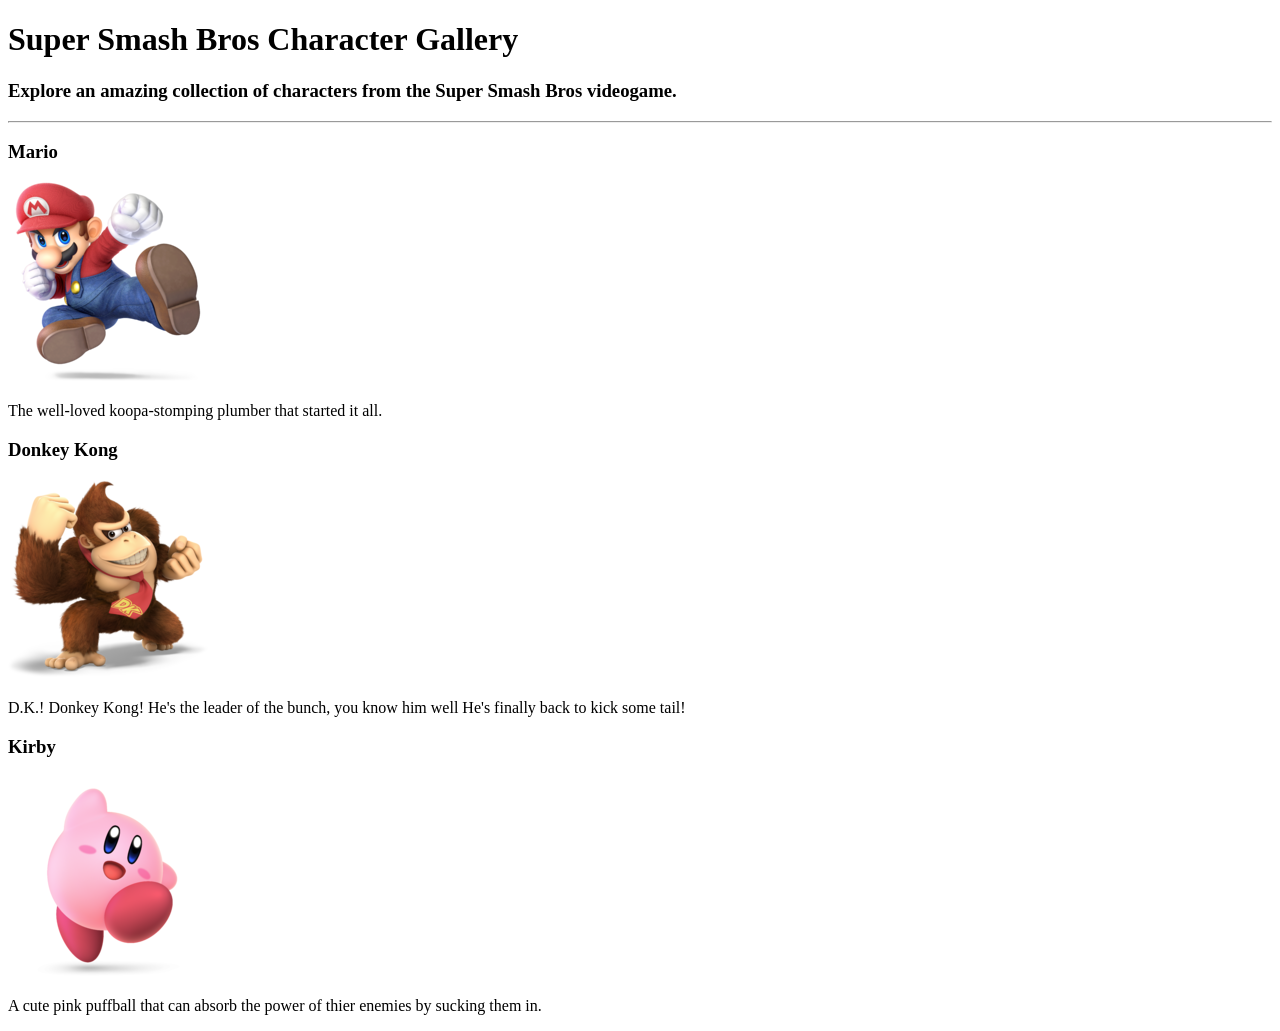
==== index.html @ eba34f8a "created gallery index page with three smash bros characters with images" ====
<!DOCTYPE html>
<html lang="en">
<head>
    <meta charset="UTF-8">
    <meta name="viewport" content="width=device-width, initial-scale=1.0">
    <title>Document</title>
</head>
<body>
    <header>
      <h1>Super Smash Bros Character Gallery</h1>
      <h3>Explore an amazing collection of characters from the Super Smash Bros videogame.</h3>
    </header>

    <hr>

    <main>
       
      <section class="characters">

        <!-- placeholder for search bar -->

        <!-- placeholder for filters -->

        <div class="character-container">
          <article class="character">
            <h3>Mario</h3>
            <img src="images/mario.png" alt="Mario" />
            <p>The well-loved koopa-stomping plumber that started it all.</p>
          </article>

          <article class="character">
            <h3>Donkey Kong</h3>
            <img src="images/donkeyKong.png" alt="Donkey Kong" />
            <p>D.K.! Donkey Kong! He's the leader of the bunch, you know him well He's finally back to kick some tail!</p>
          </article>

          <article class="character">
            <h3>Kirby</h3>
            <img src="images/kirby.png" alt="Kirby" />
            <p>A cute pink puffball that can absorb the power of thier enemies by sucking them in.</p>
          </article>
        </div>
      </section>
</body>
</html>
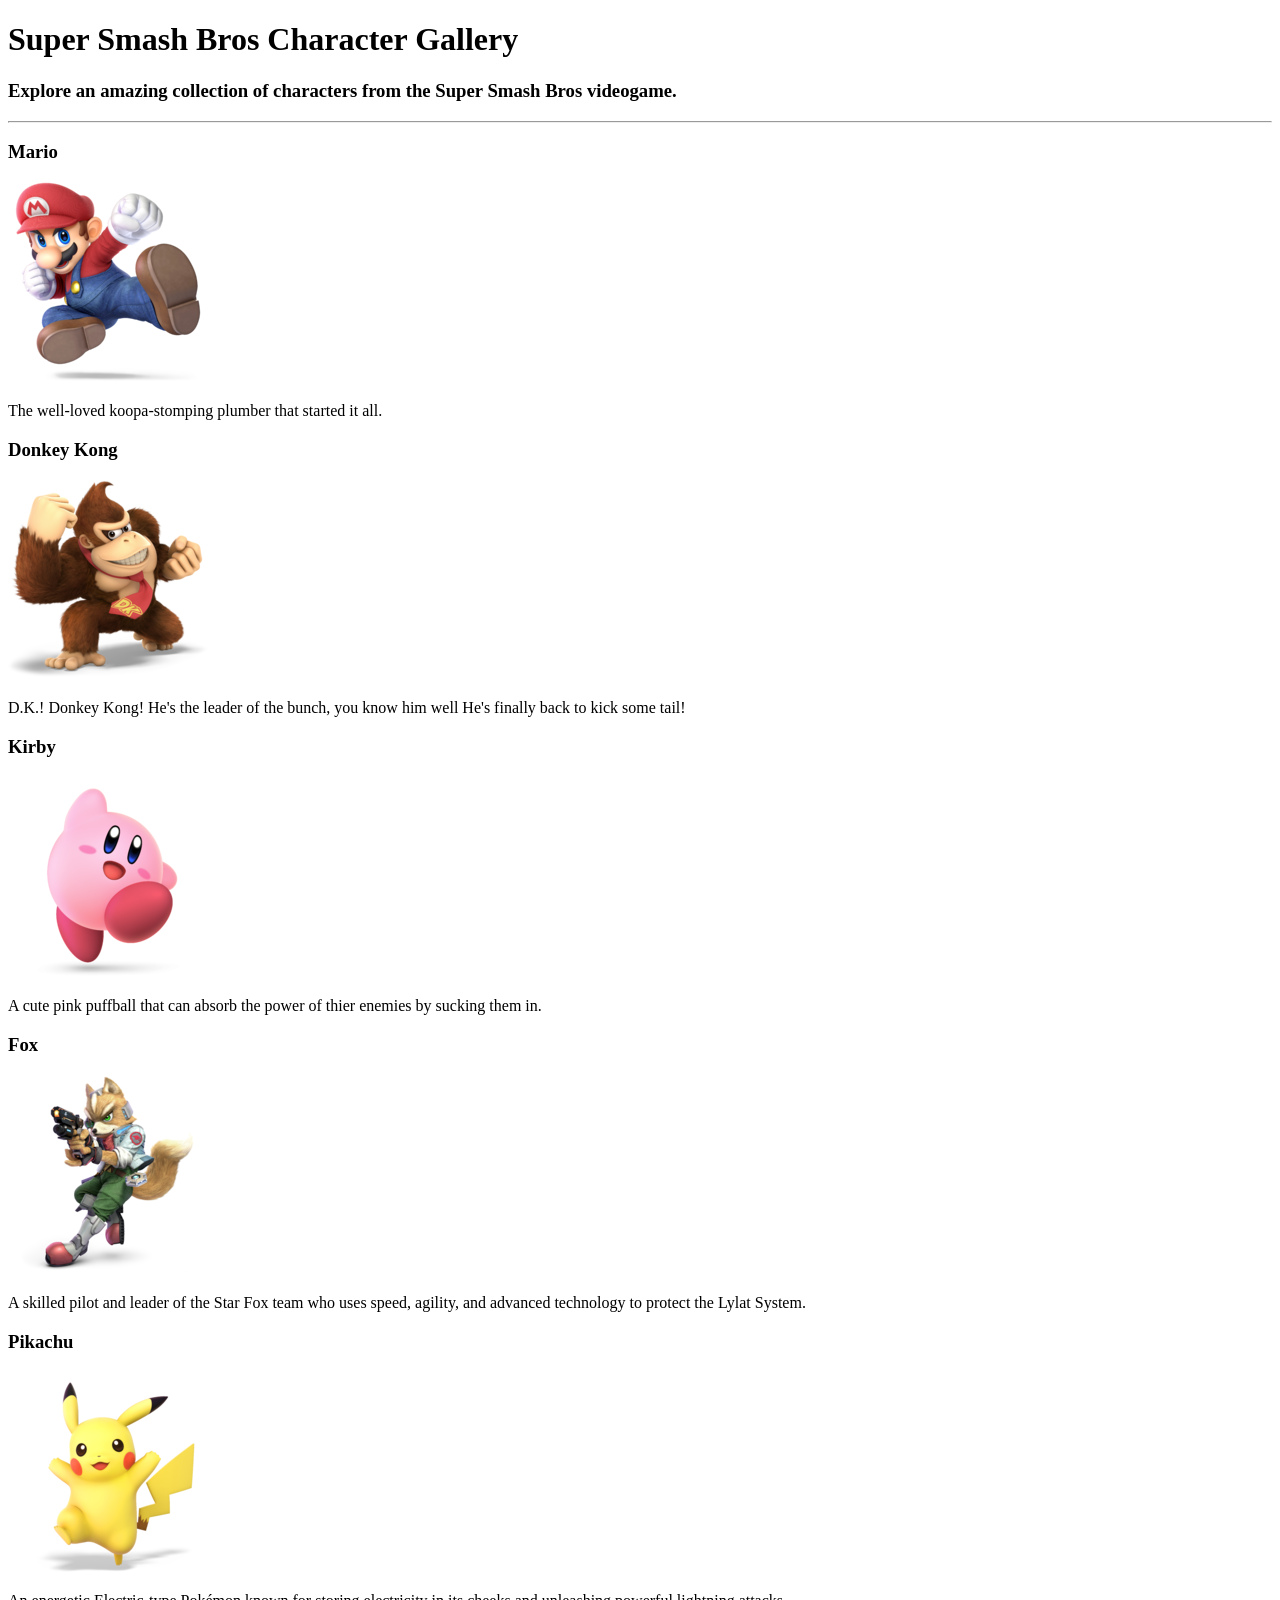
==== commit d121267b: "added two more characters" ====
--- a/index.html
+++ b/index.html
@@ -39,6 +39,18 @@
             <img src="images/kirby.png" alt="Kirby" />
             <p>A cute pink puffball that can absorb the power of thier enemies by sucking them in.</p>
           </article>
+
+          <article class="character">
+            <h3>Fox</h3>
+            <img src="images/foxMcCloud.png" alt="Fox McCloud" />
+            <p>A skilled pilot and leader of the Star Fox team who uses speed, agility, and advanced technology to protect the Lylat System.</p>
+          </article>
+
+          <article class="character">
+            <h3>Pikachu</h3>
+            <img src="images/pikachu.png" alt="Pikachu" />
+            <p>An energetic Electric-type Pokémon known for storing electricity in its cheeks and unleashing powerful lightning attacks.</p>
+          </article>
         </div>
       </section>
 </body>
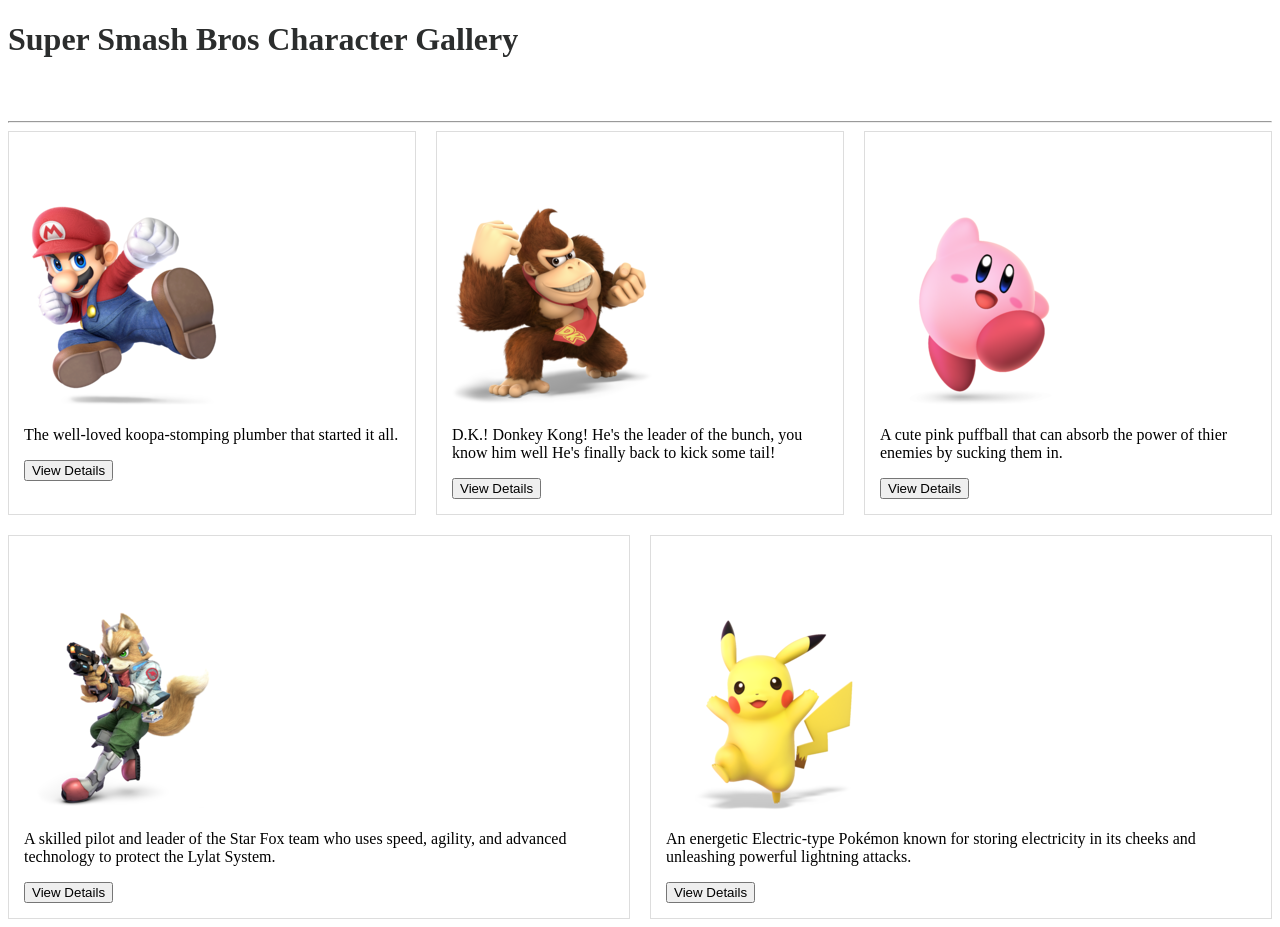
==== commit ccef54a7: "added details page for DK and added buttons to link to it" ====
--- a/index.html
+++ b/index.html
@@ -1,57 +1,92 @@
-<!DOCTYPE html>
+<!doctype html>
 <html lang="en">
-<head>
-    <meta charset="UTF-8">
-    <meta name="viewport" content="width=device-width, initial-scale=1.0">
-    <title>Document</title>
-</head>
-<body>
-    <header>
-      <h1>Super Smash Bros Character Gallery</h1>
-      <h3>Explore an amazing collection of characters from the Super Smash Bros videogame.</h3>
-    </header>
+    <head>
+        <meta charset="UTF-8" />
+        <meta name="viewport" content="width=device-width, initial-scale=1.0" />
+        <title>Document</title>
+        <link rel="stylesheet" href="style.css" />
+    </head>
+    <body>
+        <header>
+            <h1>Super Smash Bros Character Gallery</h1>
+            <h3>
+                Explore an amazing collection of characters from the Super Smash
+                Bros videogame.
+            </h3>
+        </header>
 
-    <hr>
+        <hr />
 
-    <main>
-       
-      <section class="characters">
+        <main>
+            <section class="characters">
+                <!-- placeholder for search bar -->
 
-        <!-- placeholder for search bar -->
+                <!-- placeholder for filters -->
 
-        <!-- placeholder for filters -->
+                <div class="character-container">
+                    <article class="character">
+                        <h3>Mario</h3>
+                        <img src="images/mario.png" alt="Mario" />
+                        <p>
+                            The well-loved koopa-stomping plumber that started
+                            it all.
+                        </p>
+                        <a href="details.html">
+                            <button>View Details</button>
+                        </a>
+                    </article>
 
-        <div class="character-container">
-          <article class="character">
-            <h3>Mario</h3>
-            <img src="images/mario.png" alt="Mario" />
-            <p>The well-loved koopa-stomping plumber that started it all.</p>
-          </article>
+                    <article class="character">
+                        <h3>Donkey Kong</h3>
+                        <img src="images/donkeyKong.png" alt="Donkey Kong" />
+                        <p>
+                            D.K.! Donkey Kong! He's the leader of the bunch, you
+                            know him well He's finally back to kick some tail!
+                        </p>
+                        <a href="details.html">
+                            <button>View Details</button>
+                        </a>
+                    </article>
 
-          <article class="character">
-            <h3>Donkey Kong</h3>
-            <img src="images/donkeyKong.png" alt="Donkey Kong" />
-            <p>D.K.! Donkey Kong! He's the leader of the bunch, you know him well He's finally back to kick some tail!</p>
-          </article>
+                    <article class="character">
+                        <h3>Kirby</h3>
+                        <img src="images/kirby.png" alt="Kirby" />
+                        <p>
+                            A cute pink puffball that can absorb the power of
+                            thier enemies by sucking them in.
+                        </p>
+                        <a href="details.html">
+                            <button>View Details</button>
+                        </a>
+                    </article>
 
-          <article class="character">
-            <h3>Kirby</h3>
-            <img src="images/kirby.png" alt="Kirby" />
-            <p>A cute pink puffball that can absorb the power of thier enemies by sucking them in.</p>
-          </article>
+                    <article class="character">
+                        <h3>Fox</h3>
+                        <img src="images/foxMcCloud.png" alt="Fox McCloud" />
+                        <p>
+                            A skilled pilot and leader of the Star Fox team who
+                            uses speed, agility, and advanced technology to
+                            protect the Lylat System.
+                        </p>
+                        <a href="details.html">
+                            <button>View Details</button>
+                        </a>
+                    </article>
 
-          <article class="character">
-            <h3>Fox</h3>
-            <img src="images/foxMcCloud.png" alt="Fox McCloud" />
-            <p>A skilled pilot and leader of the Star Fox team who uses speed, agility, and advanced technology to protect the Lylat System.</p>
-          </article>
-
-          <article class="character">
-            <h3>Pikachu</h3>
-            <img src="images/pikachu.png" alt="Pikachu" />
-            <p>An energetic Electric-type Pokémon known for storing electricity in its cheeks and unleashing powerful lightning attacks.</p>
-          </article>
-        </div>
-      </section>
-</body>
-</html>+                    <article class="character">
+                        <h3>Pikachu</h3>
+                        <img src="images/pikachu.png" alt="Pikachu" />
+                        <p>
+                            An energetic Electric-type Pokémon known for storing
+                            electricity in its cheeks and unleashing powerful
+                            lightning attacks.
+                        </p>
+                        <a href="details.html">
+                            <button>View Details</button>
+                        </a>
+                    </article>
+                </div>
+            </section>
+        </main>
+    </body>
+</html>
--- a/style.css
+++ b/style.css
@@ -0,0 +1,29 @@
+h1 {
+    color: rgb(43, 45, 45);
+}
+
+h2 {
+    color: rgb(135, 21, 21);
+}
+
+h3 {
+    color: white;
+}
+
+img {
+    max-width: 300px;
+    max-height: 300px;
+}
+
+.character-container {
+    display: flex;
+    gap: 20px;
+    justify-content: space-between;
+    flex-wrap: wrap;
+}
+
+.character {
+    flex: 300px;
+    border: 1px solid #ddd;
+    padding: 15px;
+}
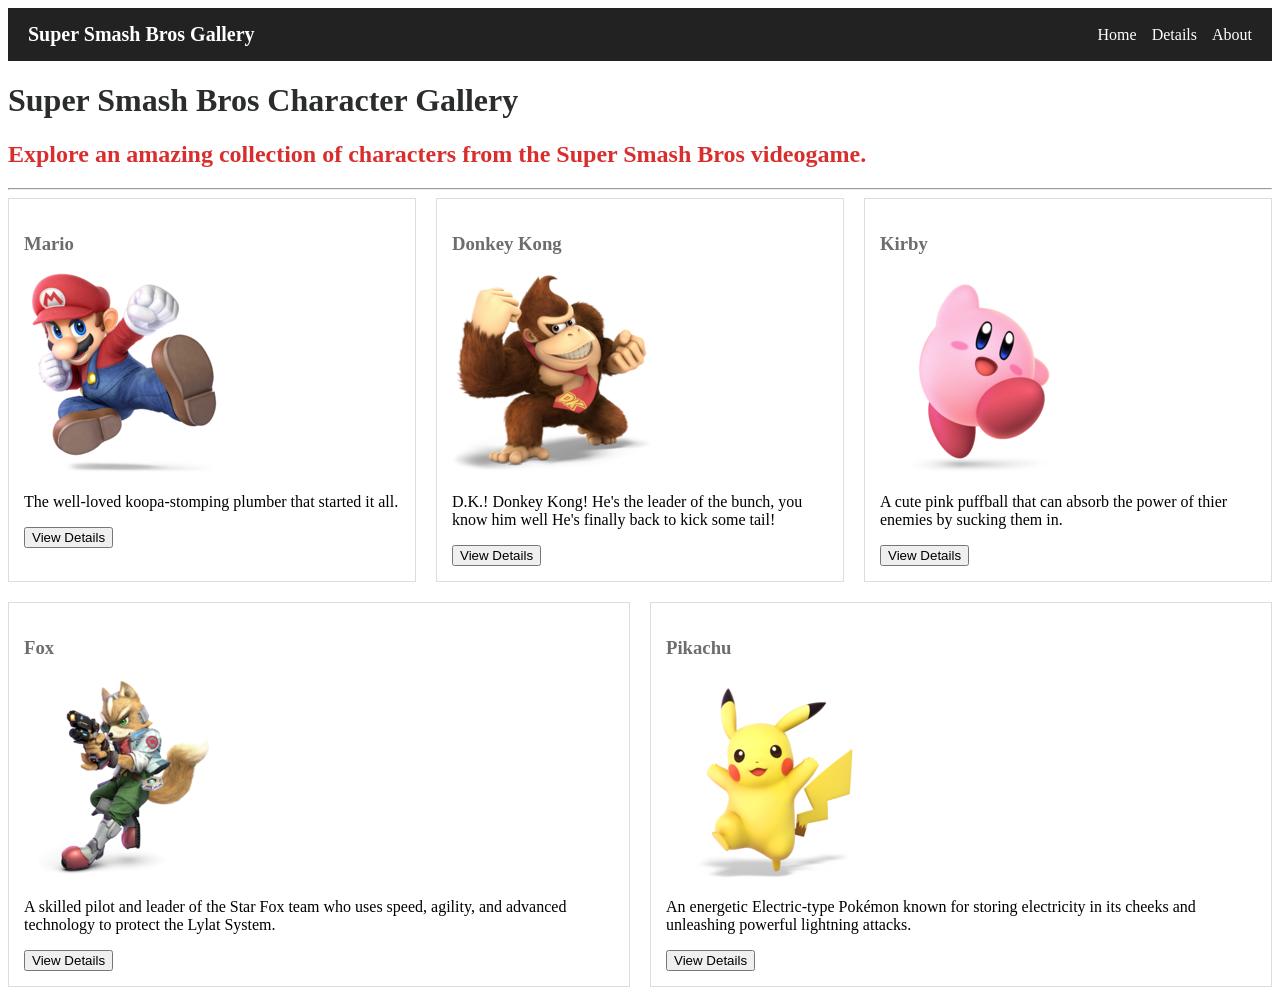
==== commit 95abf65f: "styled header and added to all pages" ====
--- a/index.html
+++ b/index.html
@@ -7,14 +7,23 @@
         <link rel="stylesheet" href="style.css" />
     </head>
     <body>
-        <header>
-            <h1>Super Smash Bros Character Gallery</h1>
-            <h3>
-                Explore an amazing collection of characters from the Super Smash
-                Bros videogame.
-            </h3>
+        <header class="site-header">
+            <h1 class="site-title">Super Smash Bros Gallery</h1>
+
+            <nav>
+                <ul class="nav-links">
+                    <li><a href="index.html">Home</a></li>
+                    <li><a href="details.html">Details</a></li>
+                    <li><a href="about.html">About</a></li>
+                </ul>
+            </nav>
         </header>
 
+        <h1>Super Smash Bros Character Gallery</h1>
+        <h2>
+            Explore an amazing collection of characters from the Super Smash
+            Bros videogame.
+        </h2>
         <hr />
 
         <main>
--- a/style.css
+++ b/style.css
@@ -3,11 +3,11 @@
 }
 
 h2 {
-    color: rgb(135, 21, 21);
+    color: rgb(217, 46, 46);
 }
 
 h3 {
-    color: white;
+    color: rgb(110, 109, 109);
 }
 
 img {
@@ -27,3 +27,42 @@
     border: 1px solid #ddd;
     padding: 15px;
 }
+
+.details-img {
+    width: 500px;
+    height: 500px;
+}
+
+/* =========== */
+
+.site-header {
+    display: flex;
+    justify-content: space-between;
+    align-items: center;
+    padding: 15px 20px;
+    background-color: #222;
+    color: white;
+}
+
+.site-title {
+    margin: 0;
+    font-size: 20px;
+    color: white;
+}
+
+.nav-links {
+    list-style: none;
+    display: flex;
+    gap: 15px;
+    margin: 0;
+    padding: 0;
+}
+
+.nav-links a {
+    color: white;
+    text-decoration: none;
+}
+
+.nav-links a:hover {
+    text-decoration: underline;
+}
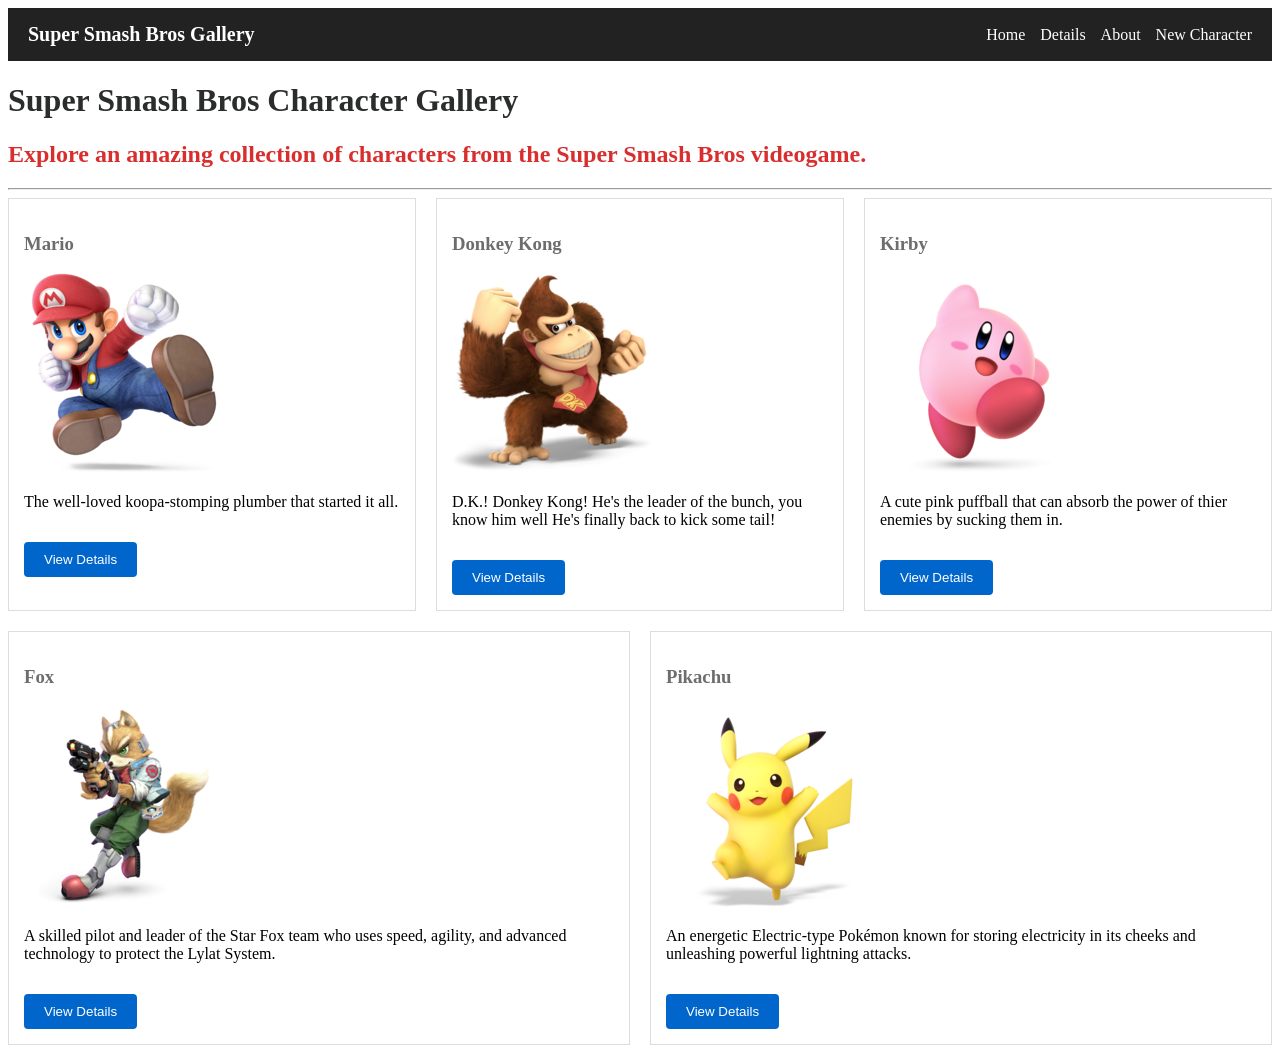
==== commit 53af7778: "added form to create new character" ====
--- a/index.html
+++ b/index.html
@@ -15,6 +15,7 @@
                     <li><a href="index.html">Home</a></li>
                     <li><a href="details.html">Details</a></li>
                     <li><a href="about.html">About</a></li>
+                    <li><a href="new-character-form.html">New Character</a></li>
                 </ul>
             </nav>
         </header>
--- a/style.css
+++ b/style.css
@@ -66,3 +66,43 @@
 .nav-links a:hover {
     text-decoration: underline;
 }
+
+/* =========== */
+
+form {
+    max-width: 500px;
+    margin: 20px auto;
+    padding: 20px;
+    border: 1px solid #ccc;
+    border-radius: 8px;
+    background-color: #f8f8f8;
+}
+
+label {
+    display: block;
+    margin-top: 12px;
+    margin-bottom: 5px;
+    font-weight: bold;
+}
+
+input {
+    width: 100%;
+    padding: 8px;
+    box-sizing: border-box;
+    border: 1px solid #aaa;
+    border-radius: 4px;
+}
+
+button {
+    margin-top: 15px;
+    padding: 10px 20px;
+    background-color: #0066cc;
+    color: white;
+    border: none;
+    border-radius: 4px;
+    cursor: pointer;
+}
+
+button:hover {
+    background-color: #0052a3;
+}
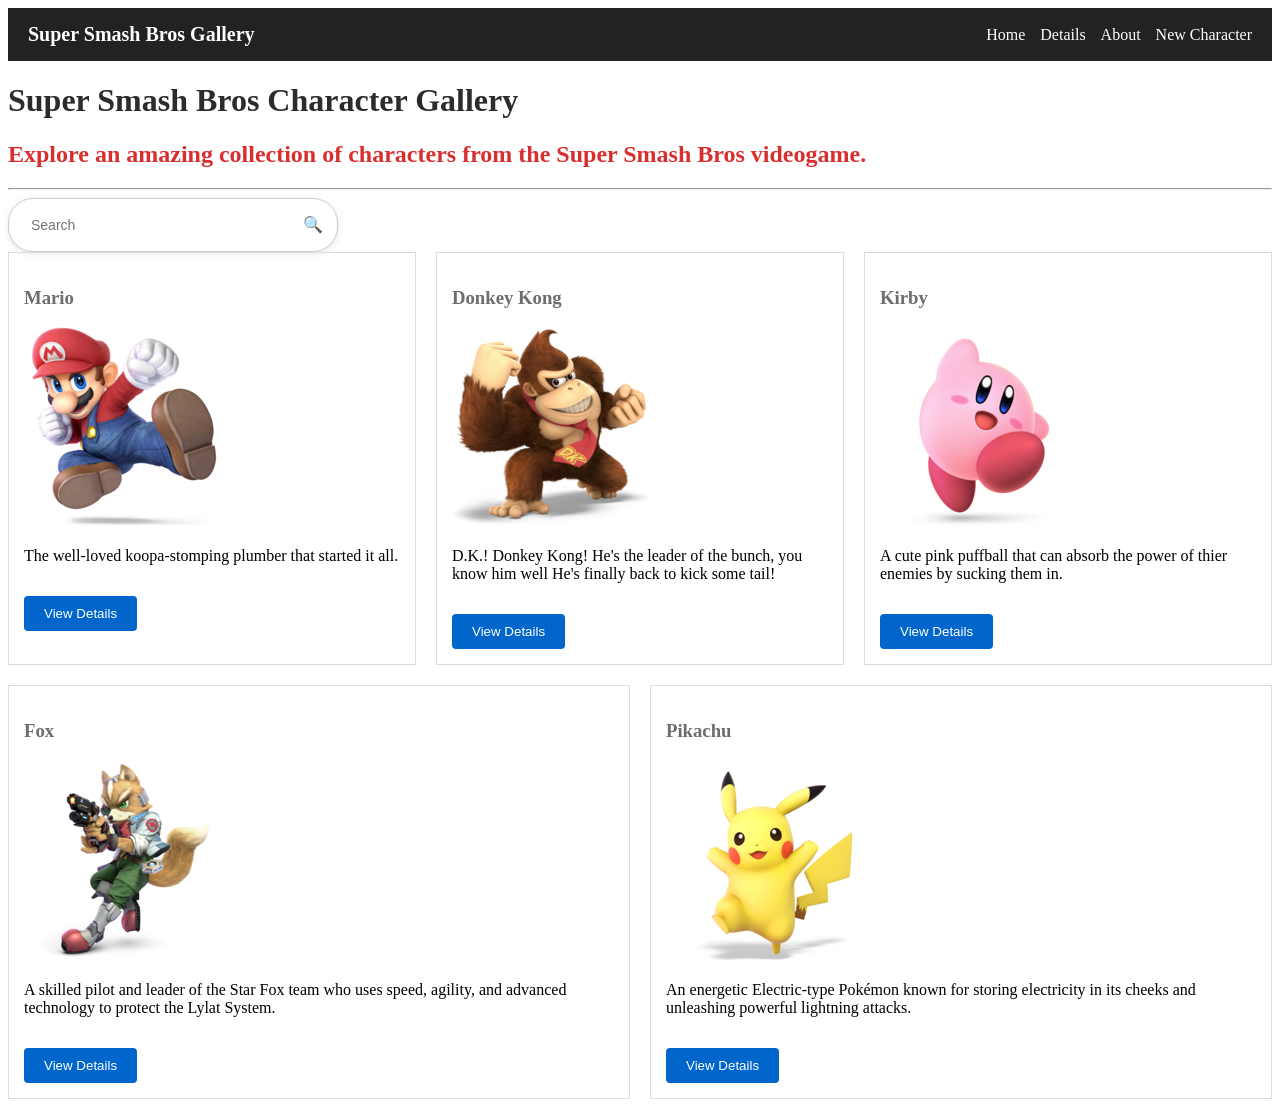
==== commit 466dc52b: "added rudimentary search bar to home page and added title on new character page" ====
--- a/index.html
+++ b/index.html
@@ -26,6 +26,11 @@
             Bros videogame.
         </h2>
         <hr />
+
+        <div class="search-card">
+            <input type="text" placeholder="Search" class="search-box" />
+            <span class="icon">🔍</span>
+        </div>
 
         <main>
             <section class="characters">
--- a/style.css
+++ b/style.css
@@ -106,3 +106,32 @@
 button:hover {
     background-color: #0052a3;
 }
+
+/* =========== */
+
+.search-card {
+    width: 300px;
+    padding: 10px 14px;
+    border: 1px solid #ccc;
+    border-radius: 25px;
+    background-color: white;
+
+    display: flex;
+    align-items: center;
+    gap: 10px;
+
+    box-shadow: 0 2px 6px rgba(0, 0, 0, 0.1);
+}
+
+.search-card input {
+    border: none;
+    outline: none;
+    flex: 1;
+    font-size: 14px;
+    font-family: Arial, sans-serif;
+}
+
+.search-card .icon {
+    color: #888;
+    font-size: 16px;
+}
